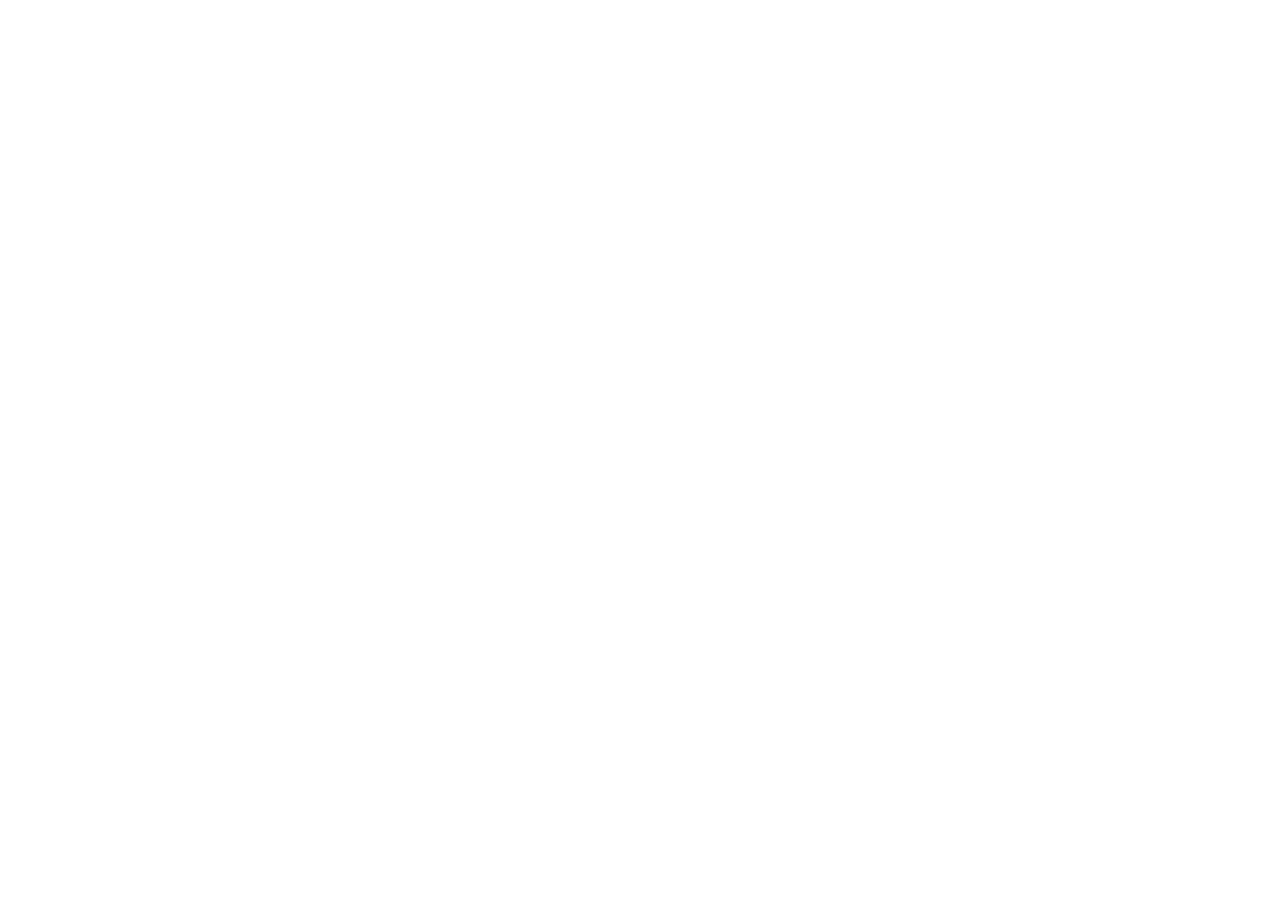
==== frontend/index.html @ 9c5de37b "Initial commit" ====
<!DOCTYPE html>
<html lang="en">
  <head>
    <meta charset="UTF-8" />
    <meta name="viewport" content="width=device-width, initial-scale=1.0" />
    <title>Flight System</title>
    <!-- Fonts -->
    <link rel="preconnect" href="https://fonts.googleapis.com" />
    <link rel="preconnect" href="https://fonts.gstatic.com" crossorigin />
    <link
      href="https://fonts.googleapis.com/css2?family=Work+Sans:ital,wght@0,100..900;1,100..900&display=swap"
      rel="stylesheet"
    />
  </head>
  <body></body>
</html>
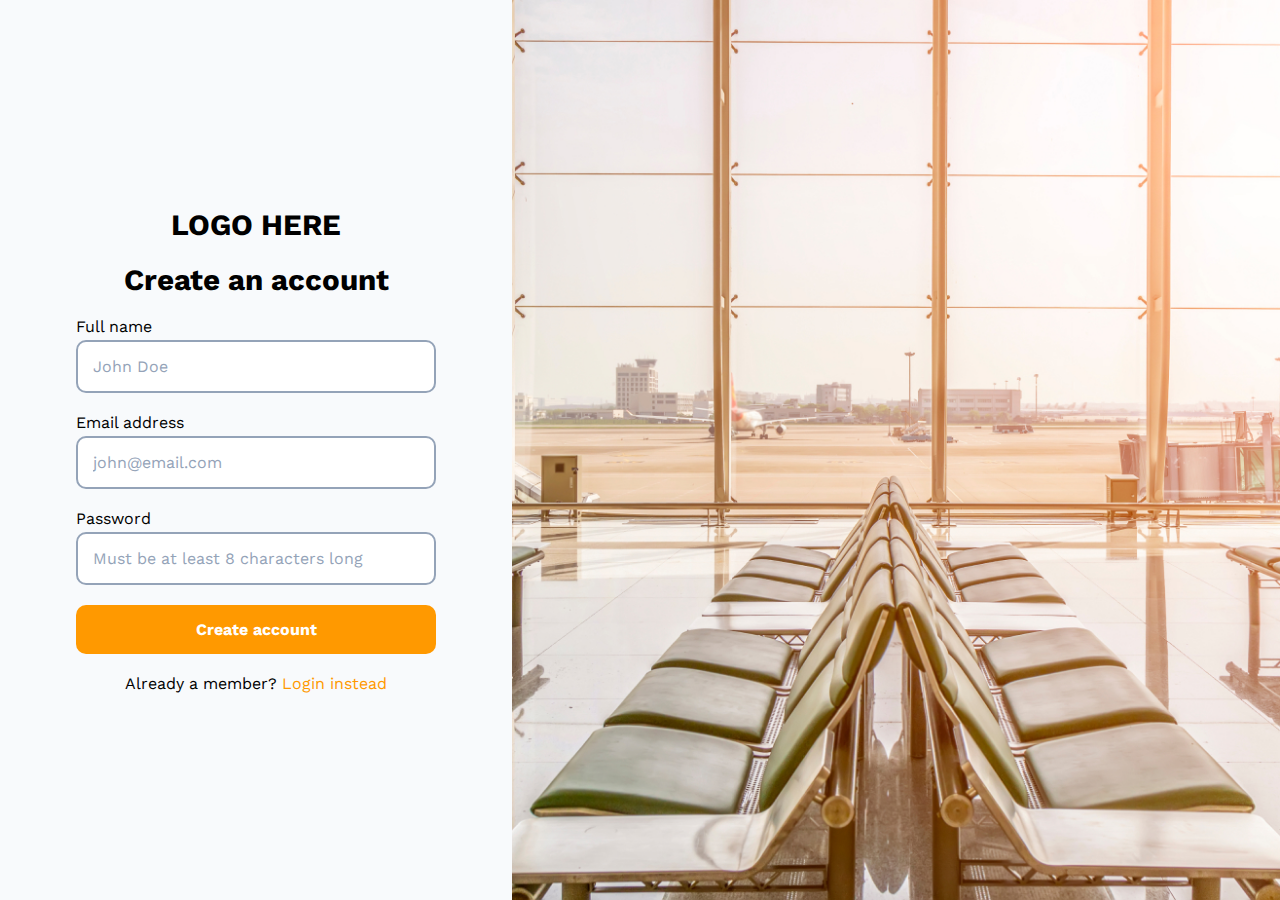
==== commit 69ce47d4: "Moved flights search page to index" ====
--- a/frontend/index.html
+++ b/frontend/index.html
@@ -3,7 +3,7 @@
   <head>
     <meta charset="UTF-8" />
     <meta name="viewport" content="width=device-width, initial-scale=1.0" />
-    <title>Flight System</title>
+    <title>Search Flights | Flight System</title>
     <!-- Fonts -->
     <link rel="preconnect" href="https://fonts.googleapis.com" />
     <link rel="preconnect" href="https://fonts.gstatic.com" crossorigin />
@@ -11,6 +11,79 @@
       href="https://fonts.googleapis.com/css2?family=Work+Sans:ital,wght@0,100..900;1,100..900&display=swap"
       rel="stylesheet"
     />
+    <!-- Styles -->
+    <link rel="stylesheet" href="./assets/styles/common/main.css" />
+    <link rel="stylesheet" href="./assets/styles/common/colors.css" />
+    <link rel="stylesheet" href="./assets/styles/common/utilities.css" />
+    <link rel="stylesheet" href="./assets/styles/common/buttons.css" />
+    <link rel="stylesheet" href="./assets/styles/common/forms.css" />
+    <link rel="stylesheet" href="./assets/styles/pages/flights.css" />
+    <!-- Scripts -->
+    <script src="./assets/scripts/main.js" defer></script>
+    <script src="./assets/scripts/pages/index.js" defer></script>
   </head>
-  <body></body>
+  <body>
+    <header class="site-header">
+      <div class="container">
+        <h1>Logo</h1>
+        <nav class="site-nav">
+          <a href="#">Home</a>
+          <a href="#">Flights</a>
+        </nav>
+      </div>
+    </header>
+
+    <section class="search-container">
+      <div class="search-title container">
+        <h1>Let’s Fly Today</h1>
+        <h1 class="font-bold">Brand Name</h1>
+        <h2>Book your flight easier than ever</h2>
+      </div>
+
+      <div class="search-options">
+        <!-- Type -->
+        <div class="flight-type">
+          <button class="active">
+            <img
+              src="./assets/images/icons/double_plane.svg"
+              alt="Round Trip"
+            />
+            Round Trip
+          </button>
+          <button>
+            <img src="./assets/images/icons/plane.svg" alt="Trip" />
+            Trip
+          </button>
+          <button>
+            <img src="./assets/images/icons/double_pin.svg" alt="Multi City" />
+            Multi City
+          </button>
+        </div>
+        <div class="container">
+          <!-- Inputs -->
+          <div class="destination-inputs">
+            <div class="form-input-wrapper">
+              <label for="destination-from">From</label>
+              <input
+                type="text"
+                id="destination-from"
+                class="form-input"
+                placeholder="Los Angeles, USA"
+              />
+            </div>
+
+            <div class="form-input-wrapper">
+              <label for="destination-to">To</label>
+              <input
+                type="text"
+                id="destination-to"
+                class="form-input"
+                placeholder="Paris, France"
+              />
+            </div>
+          </div>
+        </div>
+      </div>
+    </section>
+  </body>
 </html>
--- a/frontend/assets/styles/common/main.css
+++ b/frontend/assets/styles/common/main.css
@@ -0,0 +1,93 @@
+/* Variables */
+:root {
+  --primary-col: #ff9900;
+  --primary-light-col: #ffb84d;
+  --primary-lighter-col: #ffd699;
+  --primary-lightest-col: #fff9f0;
+
+  --secondary-col: #4338ca;
+  --secondary-light-col: #7b74da;
+  --secondary-lighter-col: #b4afea;
+  --secondary-lightest-col: #ecebfa;
+
+  --muted-col: #475569;
+  --muted-light-col: #94a3b8;
+  --muted-lighter-col: #e2e8f0;
+  --muted-lightest-col: #f8fafc;
+
+  --light-col: #ffffff;
+  --success-col: #16a34a;
+  --error-col: #ef4444;
+  --error-lightest-col: #fef2f2;
+  --warning-col: #d97706;
+
+  /* Font Sizes */
+  --font-size-xl: 1.85rem;
+  --font-size-lg: 1.65rem;
+  --font-size-md: 1.45rem;
+  --font-size-base: 1rem;
+  --font-size-sm: 0.85rem;
+  --font-size-xs: 0.75rem;
+
+  --padding: 30px;
+  --padding-md: 20px;
+
+  --radius: 10px;
+  --radius-sm: 5px;
+}
+
+/* CSS Reset */
+* {
+  margin: 0;
+  padding: 0;
+  box-sizing: border-box;
+}
+
+/* Base Styling */
+html,
+body {
+  height: 100%;
+  font-family: "Work Sans", system-ui, -apple-system, BlinkMacSystemFont,
+    "Segoe UI", Roboto, Oxygen, Ubuntu, Cantarell, "Open Sans", "Helvetica Neue",
+    sans-serif;
+  font-size: var(--font-size-base);
+}
+h1,
+h2,
+h3 {
+  font-weight: bold;
+}
+h1 {
+  font-size: var(--font-size-xl);
+}
+h2 {
+  font-size: var(--font-size-lg);
+}
+h3 {
+  font-size: var(--font-size-md);
+}
+a {
+  color: var(--primary-col);
+  text-decoration: none;
+}
+a:hover {
+  color: var(--secondary-col);
+  text-decoration: underline;
+}
+.container {
+  max-width: 1200px;
+  margin-inline: auto;
+  padding-inline: var(--padding);
+}
+
+/* Site Header */
+.site-header {
+  width: 100%;
+  background-color: var(--primary-lightest-col);
+  padding-block: var(--padding);
+}
+.site-header .container {
+  display: flex;
+  justify-content: space-between;
+  align-items: center;
+}
--- a/frontend/assets/styles/common/colors.css
+++ b/frontend/assets/styles/common/colors.css
@@ -0,0 +1,6 @@
+.text-error {
+  color: var(--error-col);
+}
+.text-success {
+  color: var(--success-col);
+}--- a/frontend/assets/styles/common/utilities.css
+++ b/frontend/assets/styles/common/utilities.css
@@ -0,0 +1,6 @@
+.hidden {
+  display: none !important;
+}
+.font-bold {
+  font-weight: bold !important;
+}--- a/frontend/assets/styles/common/buttons.css
+++ b/frontend/assets/styles/common/buttons.css
@@ -0,0 +1,22 @@
+.button {
+  padding: 15px;
+  border-radius: var(--radius);
+  border: none;
+  background-color: var(--light-col);
+  font-family: inherit;
+  font-size: 1rem;
+  cursor: pointer;
+  transition: background-color 0.25s ease;
+  font-weight: bold;
+}
+.button:disabled {
+  opacity: 0.5;
+  cursor: not-allowed;
+}
+.button-primary {
+  background-color: var(--primary-col);
+  color: var(--light-col);
+}
+.button-primary:not(:disabled):hover {
+  background-color: var(--secondary-col);
+}
--- a/frontend/assets/styles/common/forms.css
+++ b/frontend/assets/styles/common/forms.css
@@ -0,0 +1,35 @@
+.form-input-wrapper {
+  display: flex;
+  flex-direction: column;
+  gap: 4px;
+}
+
+.form-input {
+  padding: 15px;
+  width: 100%;
+  border-radius: var(--radius);
+  border: 2px solid var(--muted-light-col);
+  font-family: inherit;
+  font-size: 1rem;
+  outline: none;
+  transition: border-color .2s ease;
+}
+.form-input::placeholder {
+  color: var(--muted-light-col);
+}
+.form-input:hover {
+  border-color: var(--muted-col);
+}
+.form-input:focus {
+  background-color: var(--primary-lightest-col);
+  border-color: var(--primary-col);
+}
+
+.form-error label {
+  color: var(--error-col);
+  font-weight: bold;
+}
+.form-error .form-input {
+  border-color: var(--error-col);
+  background-color: var(--error-lightest-col);
+}--- a/frontend/assets/styles/pages/flights.css
+++ b/frontend/assets/styles/pages/flights.css
@@ -0,0 +1,75 @@
+.site-header {
+  position: absolute;
+  background-color: transparent;
+  color: var(--light-col);
+}
+
+.search-container {
+  height: 100vh;
+  background-image: url("../../images/search_bg.jpg");
+  background-size: cover;
+  background-repeat: no-repeat;
+  display: flex;
+  flex-direction: column;
+  align-items: start;
+  justify-content: center;
+  color: var(--light-col);
+}
+.search-title {
+  margin-top: 14%;
+  width: 100%;
+  color: var(--primary-col);
+}
+.search-title h1 {
+  font-weight: normal;
+  font-size: 4rem;
+}
+.search-title h2 {
+  font-weight: normal;
+}
+.search-options {
+  position: relative;
+  background-color: hsla(0, 100%, 100%, 20%);
+  backdrop-filter: blur(8px);
+  width: 100%;
+  margin-top: auto;
+  padding-block: var(--padding);
+}
+.flight-type {
+  position: absolute;
+  right: 40px;
+  top: calc(110px / 2 * -1);
+  display: flex;
+  gap: 40px;
+}
+.flight-type button {
+  display: flex;
+  flex-direction: column;
+  align-items: center;
+  justify-content: center;
+  background-color: var(--primary-col);
+  color: var(--light-col);
+  border: none;
+  font-family: inherit;
+  gap: 10px;
+  font-size: 1.05rem;
+  border-radius: 5px;
+  font-weight: bold;
+  width: 108px;
+  height: 110px;
+}
+.flight-type button.active {
+  background-color: var(--secondary-col);
+}
+/* https://codepen.io/sosuke/pen/Pjoqqp */
+.flight-type button img {
+  filter: invert();
+  object-fit: contain;
+}
+.destination-inputs {
+  display: flex;
+  gap: 30px;
+}
+.destination-inputs input {
+  min-width: 320px;
+}
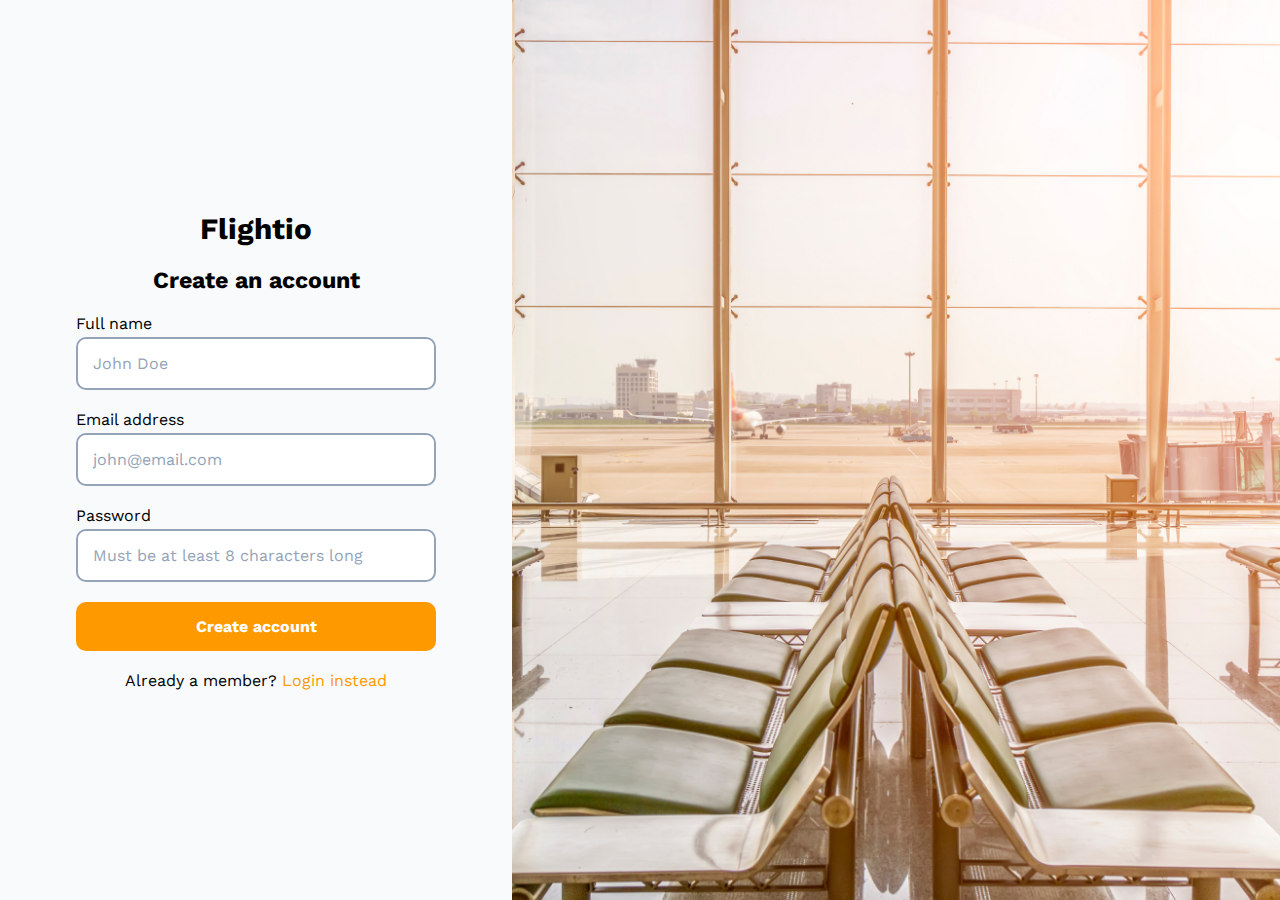
==== commit 112a0d42: "Made header/site nav responsive" ====
--- a/frontend/index.html
+++ b/frontend/index.html
@@ -18,6 +18,7 @@
     <link rel="stylesheet" href="./assets/styles/common/buttons.css" />
     <link rel="stylesheet" href="./assets/styles/common/forms.css" />
     <link rel="stylesheet" href="./assets/styles/pages/flights.css" />
+    <link rel="stylesheet" href="./assets/styles/pages/bookings.css" />
     <!-- Scripts -->
     <script src="./assets/scripts/main.js" defer></script>
     <script src="./assets/scripts/pages/index.js" defer></script>
@@ -25,18 +26,27 @@
   <body>
     <header class="site-header">
       <div class="container">
-        <h1>Logo</h1>
+        <h1>Flightio</h1>
         <nav class="site-nav">
-          <a href="#">Home</a>
-          <a href="#">Flights</a>
+          <a href="./index.html" class="active">Home</a>
+          <a href="./pages/profile.html">Profile</a>
+          <a href="./pages/bookings.html">My Bookings</a>
+          <a
+            href="./pages/auth.html"
+            class="button button-error button-sm logout-link"
+            >Log out</a
+          >
         </nav>
+        <button class="menu-hamburger">
+          <img src="./assets/images/icons/bars.svg" />
+        </button>
       </div>
     </header>
 
     <section class="search-container">
       <div class="search-title container">
         <h1>Let’s Fly Today</h1>
-        <h1 class="font-bold">Brand Name</h1>
+        <h1 class="font-bold">Flightio</h1>
         <h2>Book your flight easier than ever</h2>
       </div>
 
@@ -60,30 +70,80 @@
           </button>
         </div>
         <div class="container">
-          <!-- Inputs -->
-          <div class="destination-inputs">
-            <div class="form-input-wrapper">
-              <label for="destination-from">From</label>
-              <input
-                type="text"
-                id="destination-from"
-                class="form-input"
-                placeholder="Los Angeles, USA"
-              />
+          <form action="" class="search-form">
+            <!-- Inputs -->
+            <div class="destination-inputs">
+              <div class="form-input-wrapper">
+                <label for="destination-from">From</label>
+                <input
+                  type="text"
+                  id="destination-from"
+                  class="form-input"
+                  placeholder="Los Angeles, USA"
+                />
+              </div>
+
+              <div class="form-input-wrapper">
+                <label for="destination-to">To</label>
+                <input
+                  type="text"
+                  id="destination-to"
+                  class="form-input"
+                  placeholder="Paris, France"
+                />
+              </div>
             </div>
 
-            <div class="form-input-wrapper">
-              <label for="destination-to">To</label>
-              <input
-                type="text"
-                id="destination-to"
-                class="form-input"
-                placeholder="Paris, France"
-              />
+            <div class="flight-options">
+              <!-- Dates -->
+              <div class="flex column gap-md">
+                <div class="form-input-wrapper">
+                  <label for="departure-date">Departure Date</label>
+                  <input type="date" id="departure-date" class="form-input" />
+                </div>
+                <div class="form-input-wrapper">
+                  <label for="return-date">Return Date</label>
+                  <input type="date" id="return-date" class="form-input" />
+                </div>
+              </div>
+              <!-- Times -->
+              <div class="flex column gap-md">
+                <div class="form-input-wrapper">
+                  <label for="departure-time">Departure Time</label>
+                  <input type="time" id="departure-time" class="form-input" />
+                </div>
+                <div class="form-input-wrapper">
+                  <label for="return-time">Return Time</label>
+                  <input type="time" id="return-time" class="form-input" />
+                </div>
+              </div>
+              <!-- Passengers -->
+              <div class="flex column gap-md">
+                <div class="form-input-wrapper">
+                  <label for="passengers">Passengers</label>
+                  <input
+                    type="number"
+                    min="0"
+                    max="10"
+                    id="passengers"
+                    class="form-input"
+                    placeholder="0-10"
+                  />
+                </div>
+              </div>
             </div>
-          </div>
+            <button type="submit" class="button button-primary">
+              Search Flights
+            </button>
+          </form>
         </div>
       </div>
     </section>
+
+    <section class="container hidden padding-y" id="search-result">
+      <h2>Available Flights</h2>
+      <p id="response-message" class="padding-y hidden"></p>
+      <div id="flights"></div>
+    </section>
   </body>
 </html>
--- a/frontend/assets/styles/common/main.css
+++ b/frontend/assets/styles/common/main.css
@@ -15,13 +15,14 @@
   --muted-lighter-col: #e2e8f0;
   --muted-lightest-col: #f8fafc;
 
+  --dark-col: #333333;
   --light-col: #ffffff;
   --success-col: #16a34a;
   --error-col: #ef4444;
+  --error-light-col: #f87171;
   --error-lightest-col: #fef2f2;
   --warning-col: #d97706;
 
-  /* Font Sizes */
   --font-size-xl: 1.85rem;
   --font-size-lg: 1.65rem;
   --font-size-md: 1.45rem;
@@ -29,11 +30,16 @@
   --font-size-sm: 0.85rem;
   --font-size-xs: 0.75rem;
 
+  --shadow-md: 0 0 14px rgba(0, 0, 0, 0.25);
+
   --padding: 30px;
   --padding-md: 20px;
 
   --radius: 10px;
   --radius-sm: 5px;
+
+  --gap-lg: 40px;
+  --gap-md: 20px;
 }
 
 /* CSS Reset */
@@ -61,6 +67,7 @@
   font-size: var(--font-size-xl);
 }
 h2 {
+  line-height: 2;
   font-size: var(--font-size-lg);
 }
 h3 {
@@ -79,15 +86,75 @@
   margin-inline: auto;
   padding-inline: var(--padding);
 }
-
+hr {
+  border-top: 1px solid var(--muted-lighter-col-col);
+  margin-top: 40px;
+  margin-bottom: 40px;
+}
 /* Site Header */
 .site-header {
   width: 100%;
-  background-color: var(--primary-lightest-col);
+  background-color: var(--muted-lightest-col);
   padding-block: var(--padding);
+  margin-bottom: 20px;
+  box-shadow: var(--shadow-md);
+  position: relative;
 }
 .site-header .container {
   display: flex;
   justify-content: space-between;
   align-items: center;
 }
+.site-nav {
+  display: flex;
+  gap: 20px;
+  align-items: center;
+}
+.site-nav a:not(.button) {
+  color: var(--dark-col);
+  font-size: 1.2rem;
+}
+.site-nav a.active {
+  color: var(--primary-col);
+  font-weight: bold;
+}
+.menu-hamburger {
+  display: none;
+  background: none;
+  border: none;
+  cursor: pointer;
+}
+.menu-hamburger img {
+  width: 44px;
+  height: 44px;
+}
+.nav-mobile {
+  display: flex !important;
+  background-color: var(--light-col);
+  color: var(--dark-col);
+  position: absolute;
+  top: 100%;
+  width: 100%;
+  left: 0;
+  padding: 40px;
+  flex-direction: column;
+  z-index: 2;
+  box-shadow: var(--shadow-md);
+}
+/* Responsiveness */
+@media (max-width: 1024px) {
+  .site-nav a:not(.button) {
+    font-size: 1rem;
+  }
+  .site-header {
+    position: sticky;
+    top: 0;
+    left: 0;
+  }
+  .menu-hamburger {
+    display: block;
+  }
+  .site-nav {
+    display: none;
+  }
+}
--- a/frontend/assets/styles/common/colors.css
+++ b/frontend/assets/styles/common/colors.css
@@ -3,4 +3,10 @@
 }
 .text-success {
   color: var(--success-col);
-}+}
+.text-muted {
+  color: var(--muted-col);
+}
+.text-primary {
+  color: var(--primary-col);
+}
--- a/frontend/assets/styles/common/utilities.css
+++ b/frontend/assets/styles/common/utilities.css
@@ -3,4 +3,40 @@
 }
 .font-bold {
   font-weight: bold !important;
-}+}
+.flex {
+  display: flex;
+}
+.row {
+  flex-direction: row;
+}
+.column {
+  flex-direction: column;
+}
+.align-start {
+  align-items: start;
+}
+.align-center {
+  align-items: center;
+}
+.align-end {
+  align-items: end;
+}
+.gap-lg {
+  gap: var(--gap-lg);
+}
+.gap-md {
+  gap: var(--gap-md);
+}
+.mx-auto {
+  margin-left: auto;
+  margin-right: auto;
+}
+.margin-y {
+  margin-top: 20px;
+  margin-bottom: 20px;
+}
+.padding-y {
+  padding-top: 20px;
+  padding-bottom: 20px;
+}
--- a/frontend/assets/styles/common/buttons.css
+++ b/frontend/assets/styles/common/buttons.css
@@ -1,5 +1,5 @@
 .button {
-  padding: 15px;
+  padding: 15px 30px;
   border-radius: var(--radius);
   border: none;
   background-color: var(--light-col);
@@ -8,6 +8,10 @@
   cursor: pointer;
   transition: background-color 0.25s ease;
   font-weight: bold;
+  text-decoration: none !important;
+}
+.button-sm {
+  padding: 10px 20px;
 }
 .button:disabled {
   opacity: 0.5;
@@ -19,4 +23,13 @@
 }
 .button-primary:not(:disabled):hover {
   background-color: var(--secondary-col);
+  color: var(--light-col);
 }
+.button-error {
+  background-color: var(--error-col);
+  color: var(--light-col);
+}
+.button-error:not(:disabled):hover {
+  background-color: var(--error-light-col);
+  color: var(--light-col);
+}--- a/frontend/assets/styles/common/forms.css
+++ b/frontend/assets/styles/common/forms.css
@@ -1,6 +1,10 @@
 .form-input-wrapper {
   display: flex;
   flex-direction: column;
+  gap: 4px;
+}
+.form-radio-wrapper {
+  display: flex;
   gap: 4px;
 }
 
--- a/frontend/assets/styles/pages/flights.css
+++ b/frontend/assets/styles/pages/flights.css
@@ -2,10 +2,17 @@
   position: absolute;
   background-color: transparent;
   color: var(--light-col);
+  box-shadow: none;
 }
-
+.site-nav:not(.nav-mobile) a {
+  color: var(--light-col) !important;
+}
+.site-nav a:hover,
+.site-nav a.active {
+  color: var(--primary-col) !important;
+}
 .search-container {
-  height: 100vh;
+  min-height: 100vh;
   background-image: url("../../images/search_bg.jpg");
   background-size: cover;
   background-repeat: no-repeat;
@@ -16,7 +23,7 @@
   color: var(--light-col);
 }
 .search-title {
-  margin-top: 14%;
+  margin-top: 120px;
   width: 100%;
   color: var(--primary-col);
 }
@@ -58,7 +65,8 @@
   width: 108px;
   height: 110px;
 }
-.flight-type button.active {
+.flight-type button.active,
+.flight-type button:hover {
   background-color: var(--secondary-col);
 }
 /* https://codepen.io/sosuke/pen/Pjoqqp */
@@ -73,3 +81,38 @@
 .destination-inputs input {
   min-width: 320px;
 }
+.search-form {
+  display: flex;
+  flex-direction: column;
+  gap: 40px;
+  align-items: start;
+}
+.flight-options {
+  display: flex;
+  gap: 40px;
+}
+.menu-hamburger img {
+  filter: invert();
+}
+/* Responsiveness */
+@media (max-width: 1024px) {
+  .search-container {
+    height: auto;
+  }
+  .search-title {
+    margin-bottom: 40px;
+  }
+  .search-title h1 {
+    font-size: 3rem;
+  }
+  .flight-type button {
+    display: none;
+  }
+  .destination-inputs {
+    flex-direction: column;
+  }
+  .flight-options {
+    flex-wrap: wrap;
+    align-items: start;
+  }
+}
--- a/frontend/assets/styles/pages/bookings.css
+++ b/frontend/assets/styles/pages/bookings.css
@@ -0,0 +1,58 @@
+#flights {
+  display: flex;
+  flex-direction: column;
+  gap: 40px;
+}
+.flight-card {
+  background: linear-gradient(
+    0deg,
+    var(--secondary-lightest-col),
+    var(--primary-lightest-col)
+  );
+  border: 1px solid var(--muted-lighter-col);
+  padding: 20px;
+  border-radius: var(--radius);
+  display: flex;
+  justify-content: space-between;
+  align-items: center;
+  gap: 20px;
+  box-shadow: var(--shadow-md);
+}
+.flight-card .airline {
+  display: flex;
+  flex-direction: column;
+  align-items: center;
+  gap: 10px;
+  max-width: 15%;
+  width: 100%;
+}
+.flight-card .airline .details {
+  display: flex;
+  flex-direction: column;
+  align-items: center;
+  gap: 5px;
+}
+.flight-card .airline .logo {
+  width: 54px;
+  height: 54px;
+  background-color: var(--muted-light-col);
+  border-radius: 50%;
+  display: flex;
+  align-items: center;
+  justify-content: center;
+  font-size: 1.25rem;
+  color: var(--light-col);
+  text-shadow: var(--shadow-md);
+}
+.flight-card .dates {
+  display: flex;
+  flex-direction: column;
+  gap: 10px;
+  flex-grow: 1;
+}
+.flight-card .date h3 {
+  font-size: 1.25rem;
+}
+.flight-card .price {
+  color: var(--primary-col);
+}
